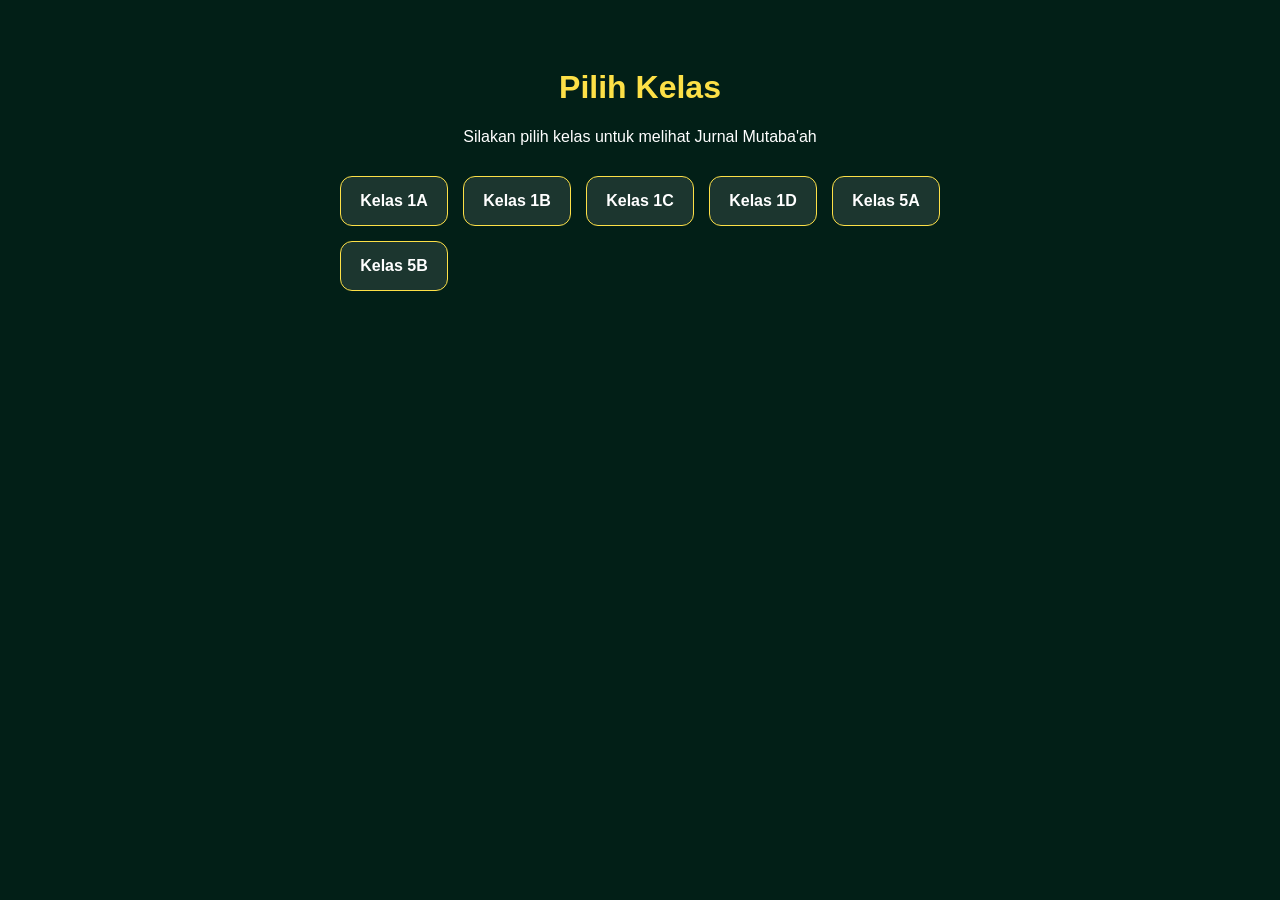
==== index.html @ 1ef05fc1 "Create index.html" ====
<!DOCTYPE html>
<html lang="id">
<head>
    <meta charset="UTF-8">
    <meta name="viewport" content="width=device-width, initial-scale=1.0">
    <title>Portal Jurnal Mutaba'ah</title>
    <style>
        body { font-family: 'Inter', sans-serif; background-color: #021f17; color: white; text-align: center; padding: 40px 20px; }
        h1 { color: #fde047; }
        .grid { display: grid; grid-template-columns: repeat(auto-fit, minmax(100px, 1fr)); gap: 15px; max-width: 600px; margin: 30px auto; }
        .btn-kelas { background: rgba(255,255,255,0.1); border: 1px solid #fde047; padding: 15px; border-radius: 12px; color: white; text-decoration: none; font-weight: bold; transition: 0.3s; }
        .btn-kelas:hover { background: #fde047; color: #021f17; transform: scale(1.05); }
    </style>
</head>
<body>
    <h1>Pilih Kelas</h1>
    <p>Silakan pilih kelas untuk melihat Jurnal Mutaba'ah</p>
    
    <div class="grid">
        <!-- Contoh untuk Kelas 1 dan 5, Anda bisa copy-paste tambah untuk kelas lainnya -->
        <a href="jurnal.html?kelas=1A" class="btn-kelas">Kelas 1A</a>
        <a href="jurnal.html?kelas=1B" class="btn-kelas">Kelas 1B</a>
        <a href="jurnal.html?kelas=1C" class="btn-kelas">Kelas 1C</a>
        <a href="jurnal.html?kelas=1D" class="btn-kelas">Kelas 1D</a>
        
        <a href="jurnal.html?kelas=5A" class="btn-kelas">Kelas 5A</a>
        <a href="jurnal.html?kelas=5B" class="btn-kelas">Kelas 5B</a>
    </div>
</body>
</html>
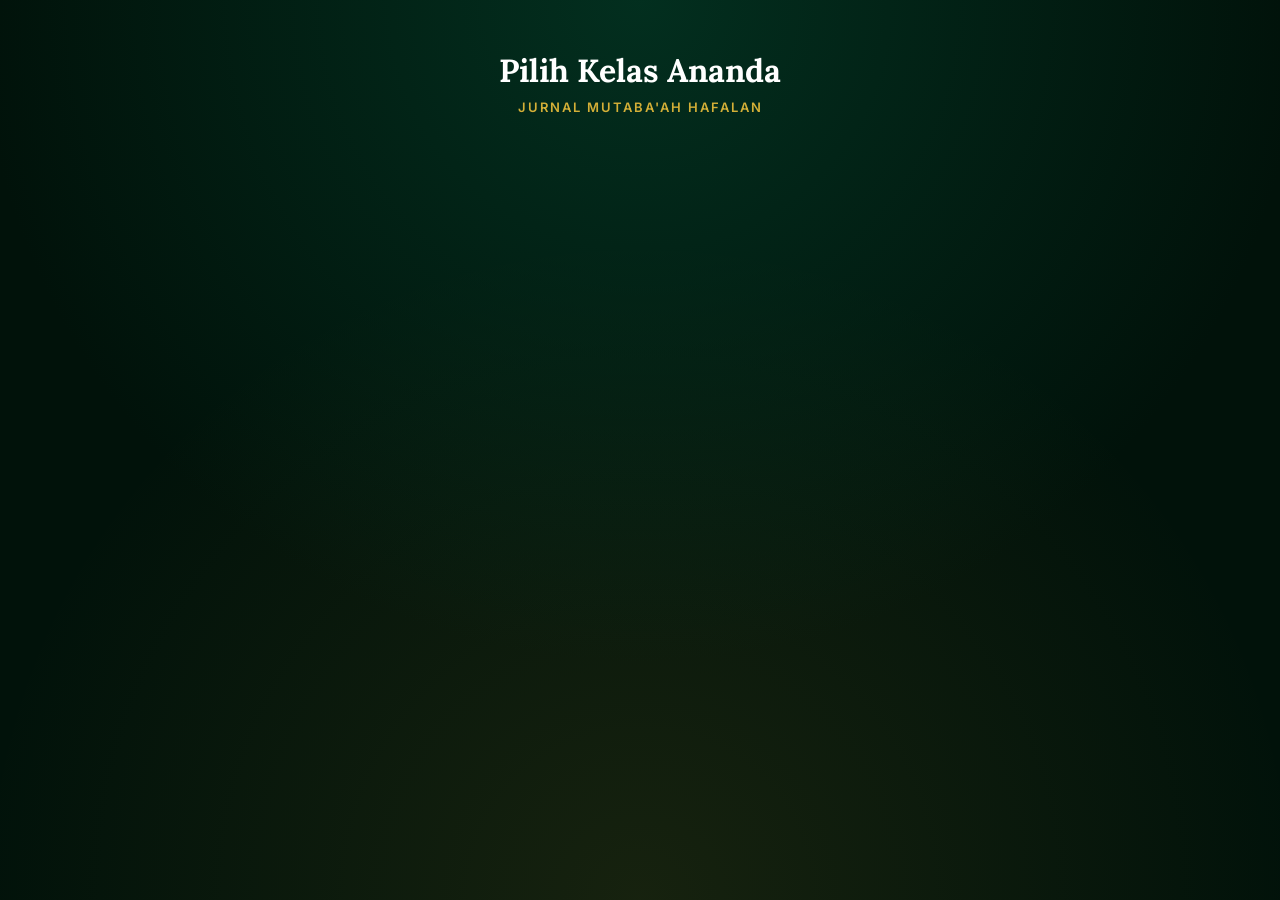
==== commit faecc159: "Update index.html" ====
--- a/index.html
+++ b/index.html
@@ -2,29 +2,132 @@
 <html lang="id">
 <head>
     <meta charset="UTF-8">
-    <meta name="viewport" content="width=device-width, initial-scale=1.0">
+    <meta name="viewport" content="width=device-width, initial-scale=1.0, maximum-scale=1.0, user-scalable=no">
     <title>Portal Jurnal Mutaba'ah</title>
+    
+    <!-- Font Premium -->
+    <link rel="preconnect" href="https://fonts.googleapis.com">
+    <link rel="preconnect" href="https://fonts.gstatic.com" crossorigin>
+    <link href="https://fonts.googleapis.com/css2?family=Lora:ital,wght@0,500;0,600&family=Inter:wght@400;600;700&display=swap" rel="stylesheet">
+    
     <style>
-        body { font-family: 'Inter', sans-serif; background-color: #021f17; color: white; text-align: center; padding: 40px 20px; }
-        h1 { color: #fde047; }
-        .grid { display: grid; grid-template-columns: repeat(auto-fit, minmax(100px, 1fr)); gap: 15px; max-width: 600px; margin: 30px auto; }
-        .btn-kelas { background: rgba(255,255,255,0.1); border: 1px solid #fde047; padding: 15px; border-radius: 12px; color: white; text-decoration: none; font-weight: bold; transition: 0.3s; }
-        .btn-kelas:hover { background: #fde047; color: #021f17; transform: scale(1.05); }
+        * { box-sizing: border-box; margin: 0; padding: 0; font-family: 'Inter', sans-serif; }
+        
+        body { 
+            background-color: #01120a; 
+            background-image: 
+                radial-gradient(circle at 50% 0%, rgba(3, 54, 36, 0.8) 0%, transparent 60%),
+                radial-gradient(circle at 50% 100%, rgba(212, 175, 55, 0.1) 0%, transparent 60%);
+            color: white; 
+            text-align: center; 
+            padding: 50px 20px; 
+            min-height: 100vh;
+            background-attachment: fixed;
+        }
+
+        h1 { font-family: 'Lora', serif; color: #ffffff; font-size: 32px; margin-bottom: 8px; }
+        p.subtitle { color: #d4af37; font-size: 13px; font-weight: 600; letter-spacing: 2px; text-transform: uppercase; margin-bottom: 40px; }
+
+        .container { max-width: 700px; margin: 0 auto; }
+
+        .grade-section { 
+            background: rgba(255, 255, 255, 0.03); 
+            border: 1px solid rgba(255, 255, 255, 0.08); 
+            border-radius: 20px; 
+            padding: 24px; 
+            margin-bottom: 24px; 
+            backdrop-filter: blur(10px); 
+            -webkit-backdrop-filter: blur(10px);
+        }
+
+        .grade-title { 
+            color: #d4af37; 
+            font-size: 18px; 
+            font-weight: 700; 
+            margin-bottom: 16px; 
+            text-align: left;
+            border-bottom: 1px dashed rgba(255, 255, 255, 0.1);
+            padding-bottom: 10px;
+        }
+
+        .grid { 
+            display: grid; 
+            grid-template-columns: repeat(auto-fit, minmax(130px, 1fr)); 
+            gap: 12px; 
+        }
+
+        .btn-kelas { 
+            background: rgba(0, 0, 0, 0.3); 
+            border: 1px solid rgba(212, 175, 55, 0.3); 
+            padding: 14px 10px; 
+            border-radius: 12px; 
+            color: white; 
+            text-decoration: none; 
+            font-size: 14px;
+            font-weight: 600; 
+            transition: all 0.3s cubic-bezier(0.4, 0, 0.2, 1);
+            display: flex;
+            align-items: center;
+            justify-content: center;
+        }
+
+        .btn-kelas:hover { 
+            background: linear-gradient(135deg, #d4af37, #997a15); 
+            color: #000; 
+            transform: translateY(-3px); 
+            box-shadow: 0 8px 15px rgba(212, 175, 55, 0.3); 
+            border-color: transparent;
+        }
+        
+        .btn-kelas:active { transform: translateY(0); }
     </style>
 </head>
 <body>
-    <h1>Pilih Kelas</h1>
-    <p>Silakan pilih kelas untuk melihat Jurnal Mutaba'ah</p>
     
-    <div class="grid">
-        <!-- Contoh untuk Kelas 1 dan 5, Anda bisa copy-paste tambah untuk kelas lainnya -->
-        <a href="jurnal.html?kelas=1A" class="btn-kelas">Kelas 1A</a>
-        <a href="jurnal.html?kelas=1B" class="btn-kelas">Kelas 1B</a>
-        <a href="jurnal.html?kelas=1C" class="btn-kelas">Kelas 1C</a>
-        <a href="jurnal.html?kelas=1D" class="btn-kelas">Kelas 1D</a>
-        
-        <a href="jurnal.html?kelas=5A" class="btn-kelas">Kelas 5A</a>
-        <a href="jurnal.html?kelas=5B" class="btn-kelas">Kelas 5B</a>
+    <h1>Pilih Kelas Ananda</h1>
+    <p class="subtitle">Jurnal Mutaba'ah Hafalan</p>
+    
+    <div class="container" id="kelasContainer">
+        <!-- Tombol akan di-generate otomatis oleh JavaScript di bawah -->
     </div>
+
+    <script>
+        // Kamus yang sama persis dengan Jurnal
+        const kamusKelas = {
+            "1A": "1A Melayu", "1B": "1B Batak", "1C": "1C Nias", "1D": "1D Minang",
+            "2A": "2A Jawa", "2B": "2B Sunda", "2C": "2C Mentawai", "2D": "2D Aceh",
+            "3A": "3A Alas", "3B": "3B Pakpak", "3C": "3C Gorontalo", "3D": "3D Flores",
+            "4A": "4A Dayak", "4B": "4B Betawi", "4C": "4C Badui", "4D": "4D Madura",
+            "5A": "5A Tengger", "5B": "5B Toraja", "5C": "5C Ternate", "5D": "5D Bugis",
+            "6A": "6A Kutai", "6B": "6B Paser", "6C": "6C Banjar", "6D": "6D Manggarai"
+        };
+
+        const container = document.getElementById('kelasContainer');
+        const abjad = ['A', 'B', 'C', 'D'];
+
+        // Loop otomatis dari Kelas 1 sampai Kelas 6
+        for(let tingkat = 1; tingkat <= 6; tingkat++) {
+            
+            // Buat pembungkus per tingkat kelas
+            let sectionHtml = \`<div class="grade-section">
+                                <div class="grade-title">Kelas \${tingkat}</div>
+                                <div class="grid">\`;
+            
+            // Loop abjad A, B, C, D
+            abjad.forEach(huruf => {
+                let kode = tingkat + huruf;
+                let namaLengkap = kamusKelas[kode];
+                
+                // Buat tombol yang mengarah ke jurnal.html dengan parameter
+                sectionHtml += \`<a href="jurnal.html?kelas=\${kode}" class="btn-kelas">\${namaLengkap}</a>\`;
+            });
+            
+            sectionHtml += \`</div></div>\`;
+            
+            // Masukkan ke halaman web
+            container.innerHTML += sectionHtml;
+        }
+    </script>
+
 </body>
 </html>
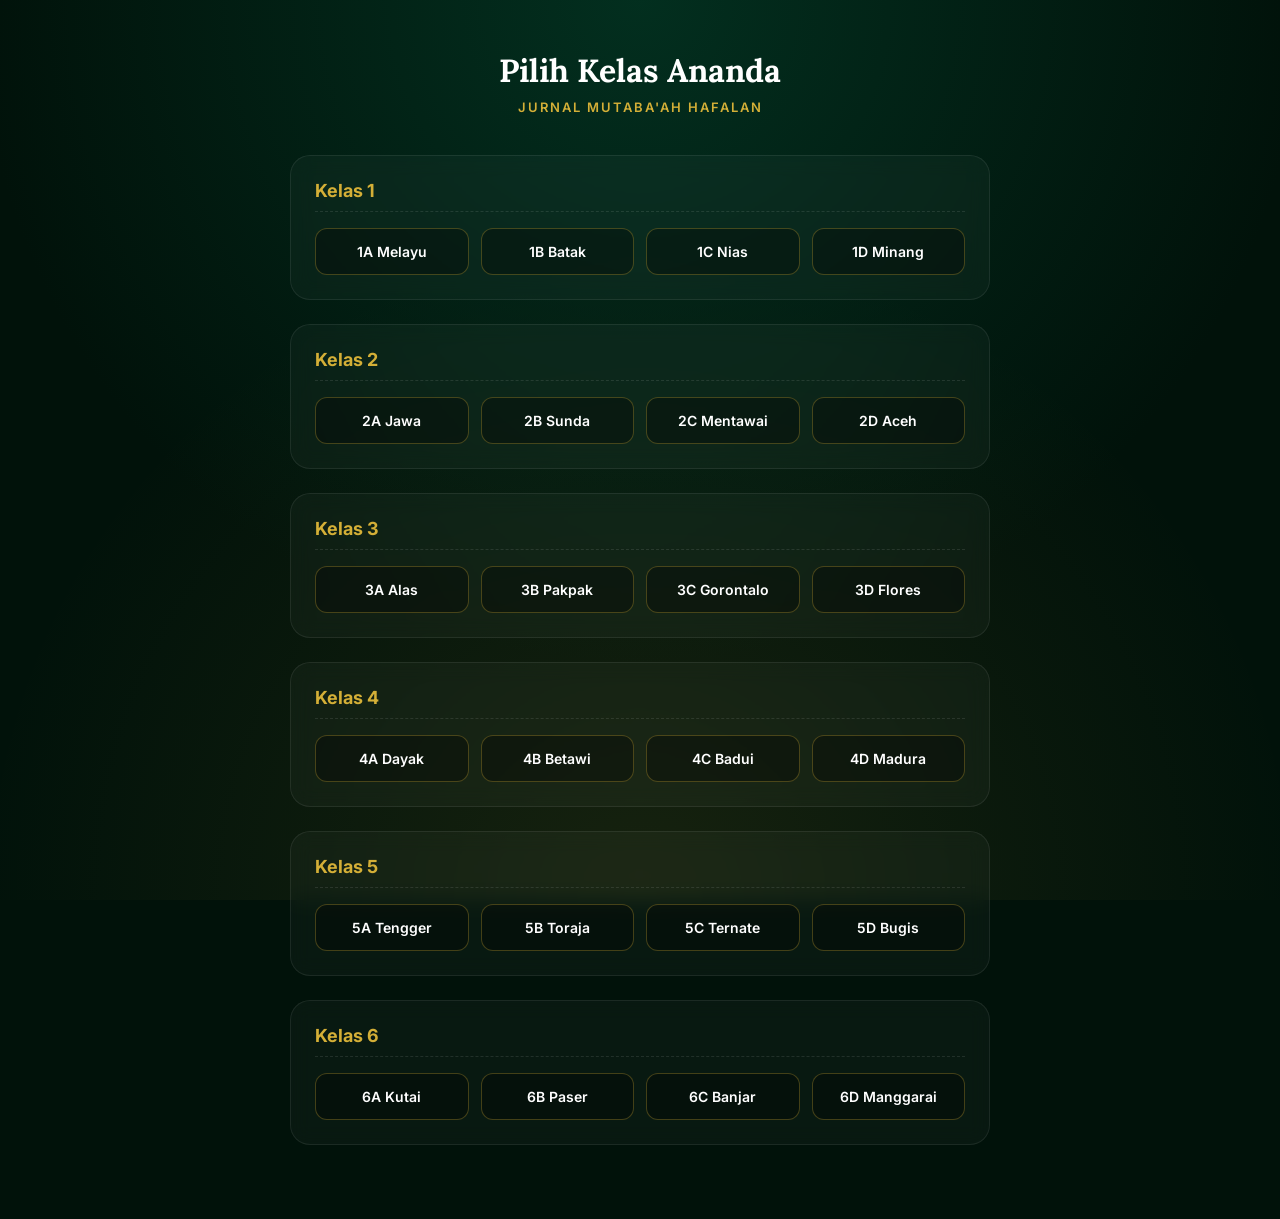
==== commit 63eed2a1: "Update index.html" ====
--- a/index.html
+++ b/index.html
@@ -92,7 +92,7 @@
     </div>
 
     <script>
-        // Kamus yang sama persis dengan Jurnal
+        // Kamus kelas
         const kamusKelas = {
             "1A": "1A Melayu", "1B": "1B Batak", "1C": "1C Nias", "1D": "1D Minang",
             "2A": "2A Jawa", "2B": "2B Sunda", "2C": "2C Mentawai", "2D": "2D Aceh",
@@ -108,21 +108,21 @@
         // Loop otomatis dari Kelas 1 sampai Kelas 6
         for(let tingkat = 1; tingkat <= 6; tingkat++) {
             
-            // Buat pembungkus per tingkat kelas
-            let sectionHtml = \`<div class="grade-section">
-                                <div class="grade-title">Kelas \${tingkat}</div>
-                                <div class="grid">\`;
+            // Buat pembungkus per tingkat kelas (Menggunakan tanda kutip tunggal biasa, bukan backtick)
+            let sectionHtml = '<div class="grade-section">';
+            sectionHtml += '<div class="grade-title">Kelas ' + tingkat + '</div>';
+            sectionHtml += '<div class="grid">';
             
             // Loop abjad A, B, C, D
             abjad.forEach(huruf => {
                 let kode = tingkat + huruf;
                 let namaLengkap = kamusKelas[kode];
                 
-                // Buat tombol yang mengarah ke jurnal.html dengan parameter
-                sectionHtml += \`<a href="jurnal.html?kelas=\${kode}" class="btn-kelas">\${namaLengkap}</a>\`;
+                // Buat tombol
+                sectionHtml += '<a href="jurnal.html?kelas=' + kode + '" class="btn-kelas">' + namaLengkap + '</a>';
             });
             
-            sectionHtml += \`</div></div>\`;
+            sectionHtml += '</div></div>';
             
             // Masukkan ke halaman web
             container.innerHTML += sectionHtml;
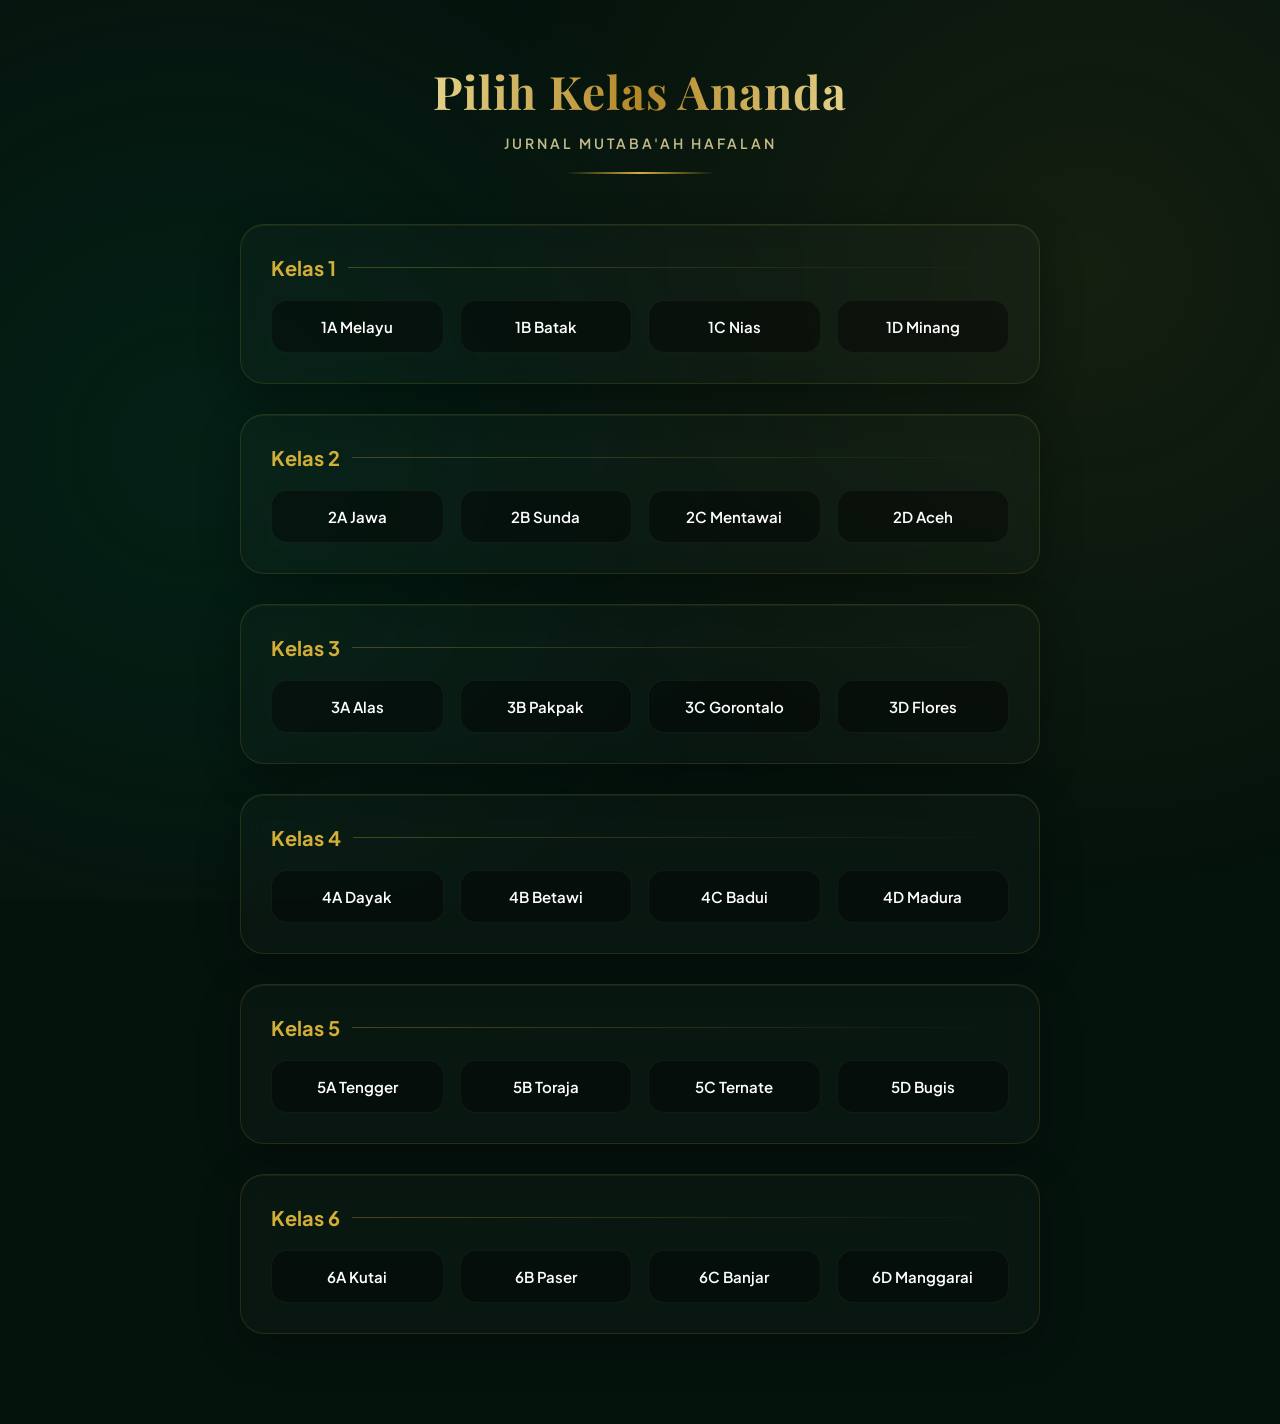
==== commit 976c186a: "Add files via upload" ====
--- a/index.html
+++ b/index.html
@@ -1,133 +1,252 @@
-<!DOCTYPE html>
-<html lang="id">
-<head>
-    <meta charset="UTF-8">
-    <meta name="viewport" content="width=device-width, initial-scale=1.0, maximum-scale=1.0, user-scalable=no">
-    <title>Portal Jurnal Mutaba'ah</title>
-    
-    <!-- Font Premium -->
-    <link rel="preconnect" href="https://fonts.googleapis.com">
-    <link rel="preconnect" href="https://fonts.gstatic.com" crossorigin>
-    <link href="https://fonts.googleapis.com/css2?family=Lora:ital,wght@0,500;0,600&family=Inter:wght@400;600;700&display=swap" rel="stylesheet">
-    
-    <style>
-        * { box-sizing: border-box; margin: 0; padding: 0; font-family: 'Inter', sans-serif; }
-        
-        body { 
-            background-color: #01120a; 
-            background-image: 
-                radial-gradient(circle at 50% 0%, rgba(3, 54, 36, 0.8) 0%, transparent 60%),
-                radial-gradient(circle at 50% 100%, rgba(212, 175, 55, 0.1) 0%, transparent 60%);
-            color: white; 
-            text-align: center; 
-            padding: 50px 20px; 
-            min-height: 100vh;
-            background-attachment: fixed;
-        }
-
-        h1 { font-family: 'Lora', serif; color: #ffffff; font-size: 32px; margin-bottom: 8px; }
-        p.subtitle { color: #d4af37; font-size: 13px; font-weight: 600; letter-spacing: 2px; text-transform: uppercase; margin-bottom: 40px; }
-
-        .container { max-width: 700px; margin: 0 auto; }
-
-        .grade-section { 
-            background: rgba(255, 255, 255, 0.03); 
-            border: 1px solid rgba(255, 255, 255, 0.08); 
-            border-radius: 20px; 
-            padding: 24px; 
-            margin-bottom: 24px; 
-            backdrop-filter: blur(10px); 
-            -webkit-backdrop-filter: blur(10px);
-        }
-
-        .grade-title { 
-            color: #d4af37; 
-            font-size: 18px; 
-            font-weight: 700; 
-            margin-bottom: 16px; 
-            text-align: left;
-            border-bottom: 1px dashed rgba(255, 255, 255, 0.1);
-            padding-bottom: 10px;
-        }
-
-        .grid { 
-            display: grid; 
-            grid-template-columns: repeat(auto-fit, minmax(130px, 1fr)); 
-            gap: 12px; 
-        }
-
-        .btn-kelas { 
-            background: rgba(0, 0, 0, 0.3); 
-            border: 1px solid rgba(212, 175, 55, 0.3); 
-            padding: 14px 10px; 
-            border-radius: 12px; 
-            color: white; 
-            text-decoration: none; 
-            font-size: 14px;
-            font-weight: 600; 
-            transition: all 0.3s cubic-bezier(0.4, 0, 0.2, 1);
-            display: flex;
-            align-items: center;
-            justify-content: center;
-        }
-
-        .btn-kelas:hover { 
-            background: linear-gradient(135deg, #d4af37, #997a15); 
-            color: #000; 
-            transform: translateY(-3px); 
-            box-shadow: 0 8px 15px rgba(212, 175, 55, 0.3); 
-            border-color: transparent;
-        }
-        
-        .btn-kelas:active { transform: translateY(0); }
-    </style>
-</head>
-<body>
-    
-    <h1>Pilih Kelas Ananda</h1>
-    <p class="subtitle">Jurnal Mutaba'ah Hafalan</p>
-    
-    <div class="container" id="kelasContainer">
-        <!-- Tombol akan di-generate otomatis oleh JavaScript di bawah -->
-    </div>
-
-    <script>
-        // Kamus kelas
-        const kamusKelas = {
-            "1A": "1A Melayu", "1B": "1B Batak", "1C": "1C Nias", "1D": "1D Minang",
-            "2A": "2A Jawa", "2B": "2B Sunda", "2C": "2C Mentawai", "2D": "2D Aceh",
-            "3A": "3A Alas", "3B": "3B Pakpak", "3C": "3C Gorontalo", "3D": "3D Flores",
-            "4A": "4A Dayak", "4B": "4B Betawi", "4C": "4C Badui", "4D": "4D Madura",
-            "5A": "5A Tengger", "5B": "5B Toraja", "5C": "5C Ternate", "5D": "5D Bugis",
-            "6A": "6A Kutai", "6B": "6B Paser", "6C": "6C Banjar", "6D": "6D Manggarai"
-        };
-
-        const container = document.getElementById('kelasContainer');
-        const abjad = ['A', 'B', 'C', 'D'];
-
-        // Loop otomatis dari Kelas 1 sampai Kelas 6
-        for(let tingkat = 1; tingkat <= 6; tingkat++) {
-            
-            // Buat pembungkus per tingkat kelas (Menggunakan tanda kutip tunggal biasa, bukan backtick)
-            let sectionHtml = '<div class="grade-section">';
-            sectionHtml += '<div class="grade-title">Kelas ' + tingkat + '</div>';
-            sectionHtml += '<div class="grid">';
-            
-            // Loop abjad A, B, C, D
-            abjad.forEach(huruf => {
-                let kode = tingkat + huruf;
-                let namaLengkap = kamusKelas[kode];
-                
-                // Buat tombol
-                sectionHtml += '<a href="jurnal.html?kelas=' + kode + '" class="btn-kelas">' + namaLengkap + '</a>';
-            });
-            
-            sectionHtml += '</div></div>';
-            
-            // Masukkan ke halaman web
-            container.innerHTML += sectionHtml;
-        }
-    </script>
-
-</body>
-</html>
+<!DOCTYPE html>
+<html lang="id">
+<head>
+    <meta charset="UTF-8">
+    <meta name="viewport" content="width=device-width, initial-scale=1.0, maximum-scale=1.0, user-scalable=no">
+    <title>Portal Jurnal Mutaba'ah</title>
+    
+    <!-- Font Premium: Playfair Display (Judul) & Plus Jakarta Sans (Konten) -->
+    <link rel="preconnect" href="https://fonts.googleapis.com">
+    <link rel="preconnect" href="https://fonts.gstatic.com" crossorigin>
+    <link href="https://fonts.googleapis.com/css2?family=Playfair+Display:ital,wght@0,600;0,700;1,600&family=Plus+Jakarta+Sans:wght@400;500;600;700&display=swap" rel="stylesheet">
+    
+    <style>
+        :root {
+            --gold-primary: #D4AF37;
+            --gold-light: #F3E5AB;
+            --gold-dark: #997A15;
+            --bg-dark: #05130d;
+            --glass-bg: rgba(255, 255, 255, 0.02);
+            --glass-border: rgba(212, 175, 55, 0.15);
+        }
+
+        * { 
+            box-sizing: border-box; 
+            margin: 0; 
+            padding: 0; 
+            font-family: 'Plus Jakarta Sans', sans-serif; 
+        }
+        
+        body { 
+            background-color: var(--bg-dark); 
+            color: white; 
+            min-height: 100vh;
+            position: relative;
+            overflow-x: hidden;
+            padding: 60px 20px;
+        }
+
+        /* Ambient Background Orbs */
+        .ambient-bg {
+            position: fixed;
+            top: 0; left: 0; width: 100vw; height: 100vh;
+            z-index: -1;
+            overflow: hidden;
+            background: radial-gradient(circle at 15% 50%, rgba(3, 54, 36, 0.4) 0%, transparent 50%),
+                        radial-gradient(circle at 85% 30%, rgba(212, 175, 55, 0.08) 0%, transparent 50%);
+        }
+
+        .header-container {
+            text-align: center;
+            margin-bottom: 50px;
+            animation: fadeInDown 1s ease-out;
+        }
+
+        h1 { 
+            font-family: 'Playfair Display', serif; 
+            font-size: clamp(32px, 5vw, 46px); 
+            font-weight: 700;
+            margin-bottom: 12px; 
+            /* Premium Gold Gradient Text */
+            background: linear-gradient(to right, #bf953f, #fcf6ba, #b38728, #fbf5b7, #aa771c);
+            -webkit-background-clip: text;
+            background-clip: text;
+            color: transparent;
+            letter-spacing: 1px;
+        }
+
+        p.subtitle { 
+            color: var(--gold-light); 
+            font-size: 14px; 
+            font-weight: 600; 
+            letter-spacing: 3px; 
+            text-transform: uppercase; 
+            opacity: 0.8;
+        }
+
+        /* Garis Ornamen Pemisah */
+        .divider {
+            width: 150px;
+            height: 2px;
+            background: linear-gradient(90deg, transparent, var(--gold-primary), transparent);
+            margin: 20px auto 0;
+        }
+
+        .container { 
+            max-width: 800px; 
+            margin: 0 auto; 
+        }
+
+        /* Glassmorphism Cards */
+        .grade-section { 
+            background: var(--glass-bg); 
+            border: 1px solid var(--glass-border); 
+            border-radius: 24px; 
+            padding: 30px; 
+            margin-bottom: 30px; 
+            backdrop-filter: blur(12px); 
+            -webkit-backdrop-filter: blur(12px);
+            box-shadow: 0 10px 40px rgba(0, 0, 0, 0.3), 
+                        inset 0 1px 0 rgba(255, 255, 255, 0.05);
+            /* Animasi akan diatur via JavaScript inline style */
+            opacity: 0;
+            transform: translateY(20px);
+            animation: fadeInUp 0.8s forwards;
+        }
+
+        .grade-title { 
+            color: var(--gold-primary); 
+            font-size: 20px; 
+            font-weight: 700; 
+            margin-bottom: 20px; 
+            display: flex;
+            align-items: center;
+            gap: 12px;
+        }
+
+        .grade-title::after {
+            content: "";
+            flex-grow: 1;
+            height: 1px;
+            background: linear-gradient(90deg, rgba(212, 175, 55, 0.3), transparent);
+        }
+
+        .grid { 
+            display: grid; 
+            grid-template-columns: repeat(auto-fit, minmax(140px, 1fr)); 
+            gap: 16px; 
+        }
+
+        /* Premium Buttons */
+        .btn-kelas { 
+            background: rgba(0, 0, 0, 0.4); 
+            border: 1px solid rgba(255, 255, 255, 0.05); 
+            padding: 16px 12px; 
+            border-radius: 16px; 
+            color: #ffffff; 
+            text-decoration: none; 
+            font-size: 15px;
+            font-weight: 600; 
+            transition: all 0.4s cubic-bezier(0.4, 0, 0.2, 1);
+            display: flex;
+            align-items: center;
+            justify-content: center;
+            position: relative;
+            overflow: hidden;
+        }
+
+        /* Hover Glow Effect */
+        .btn-kelas::before {
+            content: "";
+            position: absolute;
+            top: 0; left: -100%;
+            width: 50%;
+            height: 100%;
+            background: linear-gradient(90deg, transparent, rgba(212, 175, 55, 0.2), transparent);
+            transition: all 0.5s ease;
+        }
+
+        .btn-kelas:hover { 
+            background: linear-gradient(135deg, var(--gold-primary), var(--gold-dark)); 
+            color: #000; 
+            transform: translateY(-4px); 
+            box-shadow: 0 12px 20px rgba(212, 175, 55, 0.25),
+                        0 0 15px rgba(212, 175, 55, 0.4); 
+            border-color: var(--gold-light);
+        }
+
+        .btn-kelas:hover::before {
+            left: 150%;
+        }
+        
+        .btn-kelas:active { 
+            transform: translateY(-1px); 
+            box-shadow: 0 5px 10px rgba(212, 175, 55, 0.3);
+        }
+
+        /* Keyframes Animations */
+        @keyframes fadeInUp {
+            to {
+                opacity: 1;
+                transform: translateY(0);
+            }
+        }
+        
+        @keyframes fadeInDown {
+            from {
+                opacity: 0;
+                transform: translateY(-20px);
+            }
+            to {
+                opacity: 1;
+                transform: translateY(0);
+            }
+        }
+    </style>
+</head>
+<body>
+    
+    <!-- Latar belakang cahaya -->
+    <div class="ambient-bg"></div>
+
+    <div class="header-container">
+        <h1>Pilih Kelas Ananda</h1>
+        <p class="subtitle">Jurnal Mutaba'ah Hafalan</p>
+        <div class="divider"></div>
+    </div>
+    
+    <div class="container" id="kelasContainer">
+        <!-- Tombol di-generate otomatis oleh JS -->
+    </div>
+
+    <script>
+        // Kamus kelas
+        const kamusKelas = {
+            "1A": "1A Melayu", "1B": "1B Batak", "1C": "1C Nias", "1D": "1D Minang",
+            "2A": "2A Jawa", "2B": "2B Sunda", "2C": "2C Mentawai", "2D": "2D Aceh",
+            "3A": "3A Alas", "3B": "3B Pakpak", "3C": "3C Gorontalo", "3D": "3D Flores",
+            "4A": "4A Dayak", "4B": "4B Betawi", "4C": "4C Badui", "4D": "4D Madura",
+            "5A": "5A Tengger", "5B": "5B Toraja", "5C": "5C Ternate", "5D": "5D Bugis",
+            "6A": "6A Kutai", "6B": "6B Paser", "6C": "6C Banjar", "6D": "6D Manggarai"
+        };
+
+        const container = document.getElementById('kelasContainer');
+        const abjad = ['A', 'B', 'C', 'D'];
+        
+        let allHtml = '';
+
+        for(let tingkat = 1; tingkat <= 6; tingkat++) {
+            // Menambahkan delay animasi bertingkat (0.1s, 0.2s, dst) agar munculnya elegan
+            let delayAnimasi = (tingkat * 0.1) + "s";
+            
+            let sectionHtml = `<div class="grade-section" style="animation-delay: ${delayAnimasi};">`;
+            sectionHtml += `<div class="grade-title">Kelas ${tingkat}</div>`;
+            sectionHtml += `<div class="grid">`;
+            
+            abjad.forEach(huruf => {
+                let kode = tingkat + huruf;
+                let namaLengkap = kamusKelas[kode];
+                
+                sectionHtml += `<a href="jurnal.html?kelas=${kode}" class="btn-kelas">${namaLengkap}</a>`;
+            });
+            
+            sectionHtml += `</div></div>`;
+            allHtml += sectionHtml;
+        }
+
+        // Render ke DOM satu kali saja (Lebih ringan & optimal)
+        container.innerHTML = allHtml;
+    </script>
+
+</body>
+</html>
